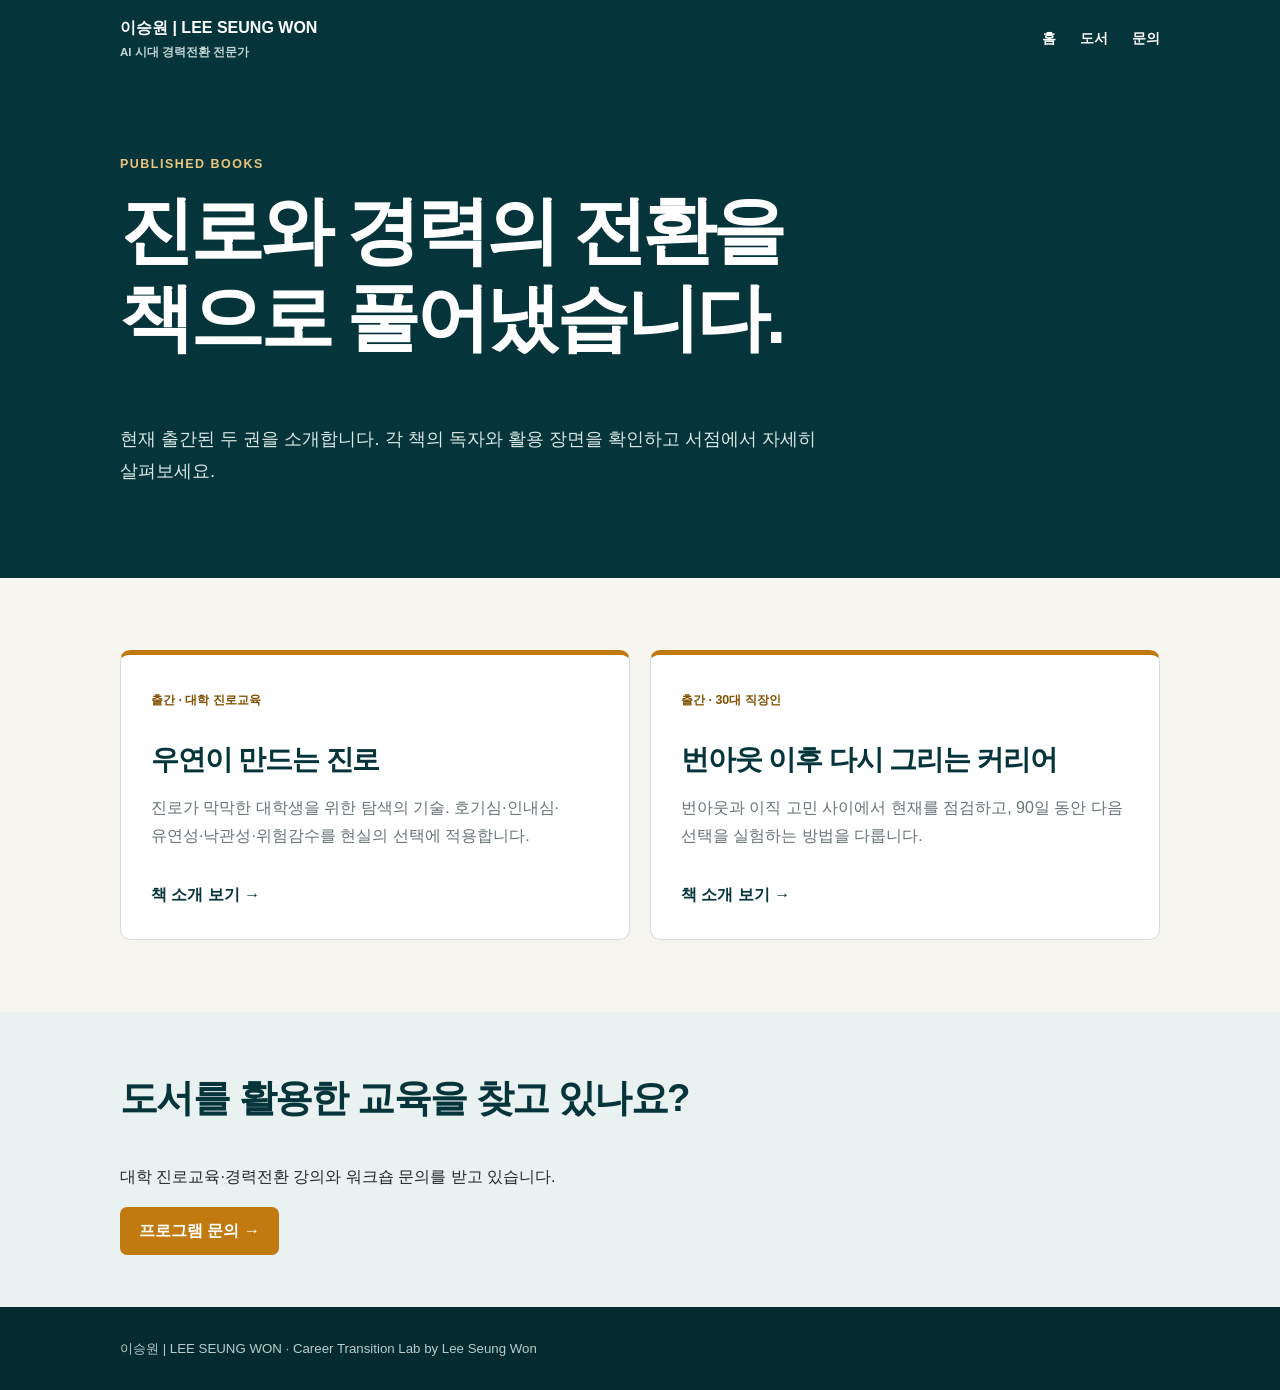
==== books/index.html @ 869bea98 "Add published book pages and purchase links" ====
<!doctype html><html lang="ko"><head><meta charset="utf-8"><meta name="viewport" content="width=device-width,initial-scale=1"><meta name="description" content="이승원의 출간 전자책 두 권. 대학생의 진로 탐색과 번아웃 이후 커리어 재설계를 다룹니다."><link rel="canonical" href="https://lswon01.github.io/books/index.html"><meta property="og:title" content="출간 도서"><meta property="og:description" content="이승원의 출간 전자책 두 권. 대학생의 진로 탐색과 번아웃 이후 커리어 재설계를 다룹니다."><meta property="og:type" content="website"><meta property="og:url" content="https://lswon01.github.io/books/index.html"><title>출간 도서 | 이승원</title><link rel="stylesheet" href="style.css"></head><body><a class="skip" href="#main">본문으로 이동</a><header><div class="wrap nav"><a class="brand" href="../index.html">이승원 | LEE SEUNG WON<small>AI 시대 경력전환 전문가</small></a><div class="navlinks"><a href="../index.html">홈</a><a href="index.html">도서</a><a href="../index.html#contact">문의</a></div></div></header><main id="main"><section class="hero"><div class="wrap"><p class="eyebrow">Published Books</p><h1>진로와 경력의 전환을<br>책으로 풀어냈습니다.</h1><p class="lead">현재 출간된 두 권을 소개합니다. 각 책의 독자와 활용 장면을 확인하고 서점에서 자세히 살펴보세요.</p></div></section><section class="section"><div class="wrap grid"><a class="card" href="serendipity-career.html"><div><span class="tag">출간 · 대학 진로교육</span><h2>우연이 만드는 진로</h2><p>진로가 막막한 대학생을 위한 탐색의 기술. 호기심·인내심·유연성·낙관성·위험감수를 현실의 선택에 적용합니다.</p></div><strong>책 소개 보기 →</strong></a><a class="card" href="career-after-burnout.html"><div><span class="tag">출간 · 30대 직장인</span><h2>번아웃 이후 다시 그리는 커리어</h2><p>번아웃과 이직 고민 사이에서 현재를 점검하고, 90일 동안 다음 선택을 실험하는 방법을 다룹니다.</p></div><strong>책 소개 보기 →</strong></a></div></section><section class="cta"><div class="wrap"><h2>도서를 활용한 교육을 찾고 있나요?</h2><p>대학 진로교육·경력전환 강의와 워크숍 문의를 받고 있습니다.</p><a class="btn" href="../index.html#contact">프로그램 문의 →</a></div></section></main><footer><div class="wrap">이승원 | LEE SEUNG WON · Career Transition Lab by Lee Seung Won</div></footer></body></html>
---- books/style.css ----
:root{--teal:#05353b;--deep:#032b30;--mint:#eaf2f1;--amber:#c07a10;--bg:#f7f5f0;--ink:#20292b;--muted:#687477;--line:#d7dfde}*{box-sizing:border-box}body{margin:0;background:var(--bg);color:var(--ink);font-family:"Pretendard","Noto Sans KR","Malgun Gothic",Arial,sans-serif;line-height:1.75;word-break:keep-all}a{color:inherit;text-decoration:none}.wrap{width:min(1040px,calc(100% - 40px));margin:auto}.skip{position:absolute;left:-9999px}.skip:focus{left:16px;top:16px;z-index:10;background:#fff;padding:10px}header,.hero{background:var(--teal);color:#fff}.nav{min-height:76px;display:flex;justify-content:space-between;align-items:center;gap:20px}.brand{font-weight:900}.brand small{display:block;font-size:.72rem;color:#c4d8d5}.navlinks{display:flex;gap:24px;font-size:.87rem;font-weight:750}.navlinks a:hover,.navlinks a:focus-visible{text-decoration:underline}.hero{padding:78px 0 72px}.eyebrow{color:#edc47c;font-size:.78rem;font-weight:900;letter-spacing:.12em;text-transform:uppercase}h1,h2,h3,p{margin-top:0}h1{max-width:820px;font-size:clamp(2.5rem,6vw,4.6rem);line-height:1.18;letter-spacing:-.055em}h2{color:var(--teal);font-size:clamp(1.65rem,3.2vw,2.4rem);letter-spacing:-.04em}h3{color:var(--teal)}.lead{max-width:760px;color:#d9e7e5;font-size:1.15rem}.section{padding:72px 0}.white{background:#fff}.grid{display:grid;grid-template-columns:repeat(2,1fr);gap:20px}.card{display:flex;flex-direction:column;justify-content:space-between;min-height:290px;background:#fff;border:1px solid var(--line);border-top:5px solid var(--amber);border-radius:10px;padding:30px}.card:hover,.card:focus-visible{border-color:var(--amber);box-shadow:0 8px 24px #032b3014}.tag{color:#815000;font-size:.78rem;font-weight:900}.card h2{margin:22px 0 10px;font-size:1.75rem}.card p{color:var(--muted)}.card strong{color:var(--teal)}.detail{display:grid;grid-template-columns:1.55fr .8fr;gap:40px}.panel{padding:28px;background:var(--mint);border:1px solid #c7d8d5;border-radius:10px}.panel ul,.copy ul{padding-left:1.2em}.panel li,.copy li{margin:8px 0}.btn{display:inline-flex;align-items:center;justify-content:center;min-height:48px;padding:10px 19px;border-radius:7px;background:var(--amber);color:#fff;font-weight:850}.btn:hover,.btn:focus-visible{background:#a9670d}.subtle{color:var(--muted);font-size:.9rem}.breadcrumb{margin-bottom:25px;font-size:.87rem;color:#d9e7e5}.breadcrumb a{text-decoration:underline}.cta{padding:52px 0;background:var(--mint)}footer{padding:30px 0;background:var(--deep);color:#b9cdca;font-size:.83rem}@media(max-width:700px){.nav{align-items:flex-start;padding:18px 0;flex-direction:column}.grid,.detail{grid-template-columns:1fr}.hero{padding:58px 0}.section{padding:56px 0}}
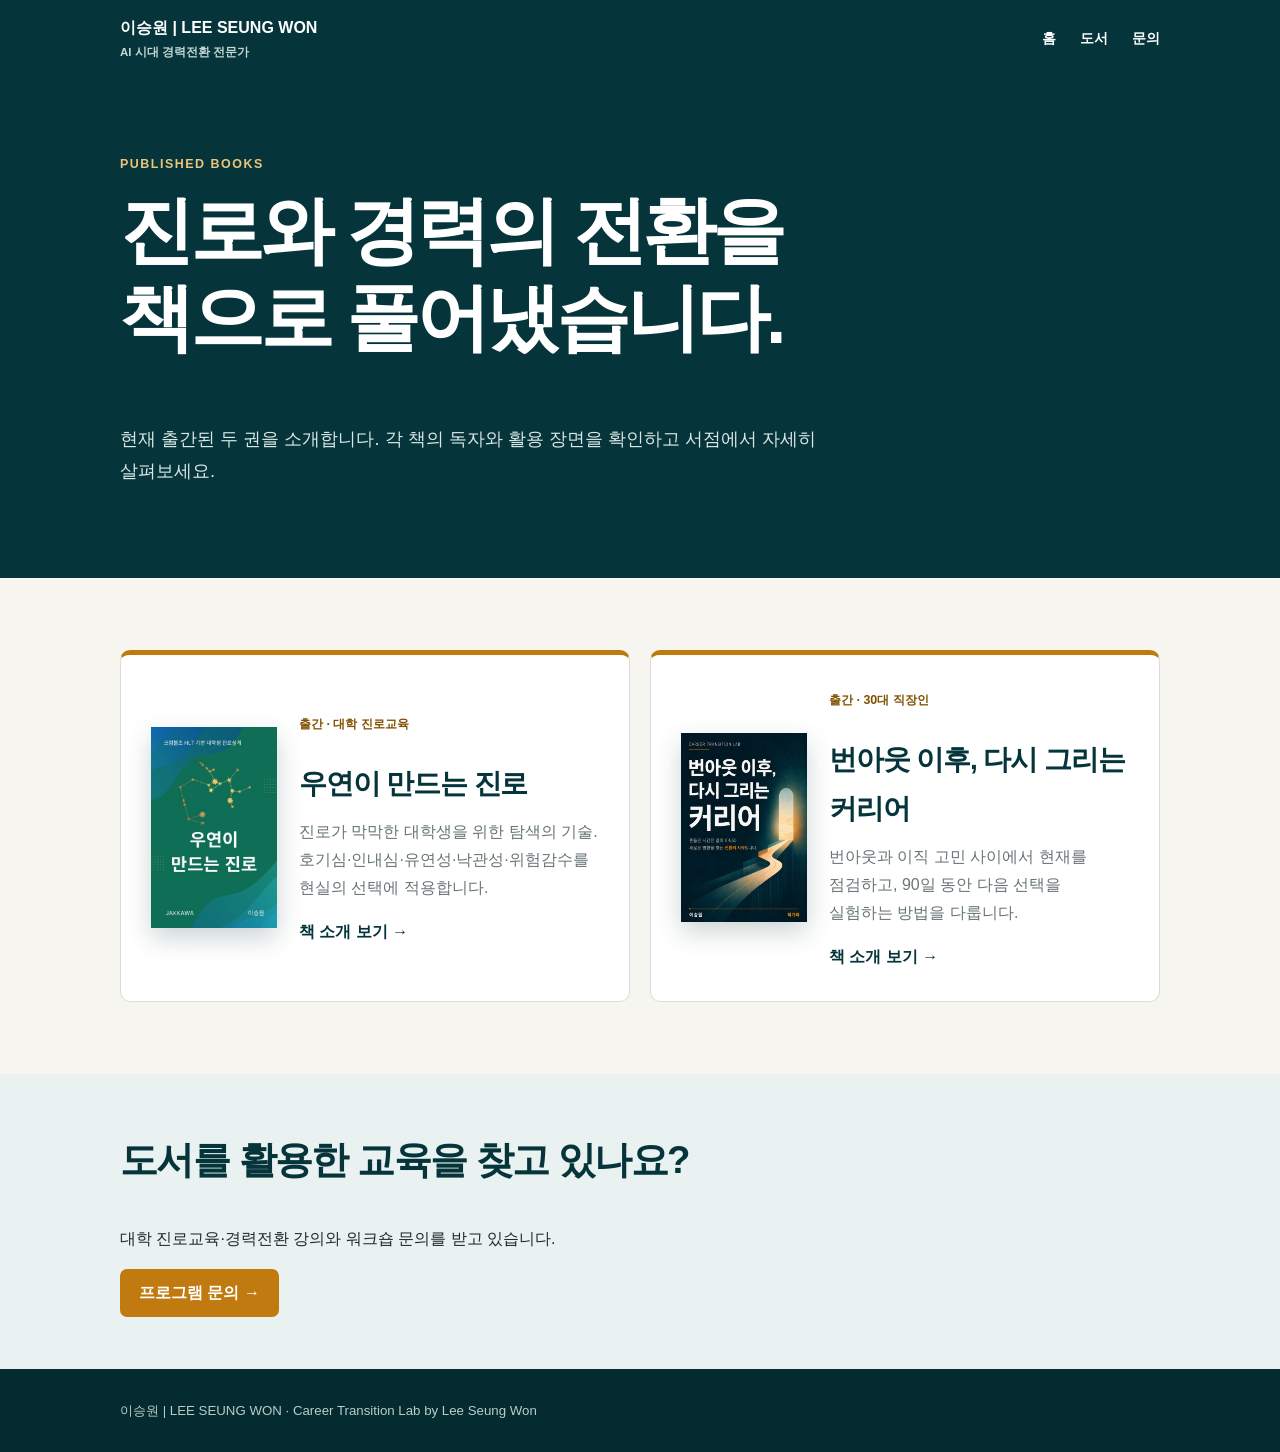
==== commit 7e0a4a74: "Add published book covers to website" ====
--- a/books/index.html
+++ b/books/index.html
@@ -1 +1 @@
-<!doctype html><html lang="ko"><head><meta charset="utf-8"><meta name="viewport" content="width=device-width,initial-scale=1"><meta name="description" content="이승원의 출간 전자책 두 권. 대학생의 진로 탐색과 번아웃 이후 커리어 재설계를 다룹니다."><link rel="canonical" href="https://lswon01.github.io/books/index.html"><meta property="og:title" content="출간 도서"><meta property="og:description" content="이승원의 출간 전자책 두 권. 대학생의 진로 탐색과 번아웃 이후 커리어 재설계를 다룹니다."><meta property="og:type" content="website"><meta property="og:url" content="https://lswon01.github.io/books/index.html"><title>출간 도서 | 이승원</title><link rel="stylesheet" href="style.css"></head><body><a class="skip" href="#main">본문으로 이동</a><header><div class="wrap nav"><a class="brand" href="../index.html">이승원 | LEE SEUNG WON<small>AI 시대 경력전환 전문가</small></a><div class="navlinks"><a href="../index.html">홈</a><a href="index.html">도서</a><a href="../index.html#contact">문의</a></div></div></header><main id="main"><section class="hero"><div class="wrap"><p class="eyebrow">Published Books</p><h1>진로와 경력의 전환을<br>책으로 풀어냈습니다.</h1><p class="lead">현재 출간된 두 권을 소개합니다. 각 책의 독자와 활용 장면을 확인하고 서점에서 자세히 살펴보세요.</p></div></section><section class="section"><div class="wrap grid"><a class="card" href="serendipity-career.html"><div><span class="tag">출간 · 대학 진로교육</span><h2>우연이 만드는 진로</h2><p>진로가 막막한 대학생을 위한 탐색의 기술. 호기심·인내심·유연성·낙관성·위험감수를 현실의 선택에 적용합니다.</p></div><strong>책 소개 보기 →</strong></a><a class="card" href="career-after-burnout.html"><div><span class="tag">출간 · 30대 직장인</span><h2>번아웃 이후 다시 그리는 커리어</h2><p>번아웃과 이직 고민 사이에서 현재를 점검하고, 90일 동안 다음 선택을 실험하는 방법을 다룹니다.</p></div><strong>책 소개 보기 →</strong></a></div></section><section class="cta"><div class="wrap"><h2>도서를 활용한 교육을 찾고 있나요?</h2><p>대학 진로교육·경력전환 강의와 워크숍 문의를 받고 있습니다.</p><a class="btn" href="../index.html#contact">프로그램 문의 →</a></div></section></main><footer><div class="wrap">이승원 | LEE SEUNG WON · Career Transition Lab by Lee Seung Won</div></footer></body></html>+<!doctype html><html lang="ko"><head><meta charset="utf-8"><meta name="viewport" content="width=device-width,initial-scale=1"><meta name="description" content="이승원의 출간 전자책 두 권. 대학생의 진로 탐색과 번아웃 이후 커리어 재설계를 다룹니다."><link rel="canonical" href="https://lswon01.github.io/books/index.html"><meta property="og:title" content="출간 도서"><meta property="og:description" content="이승원의 출간 전자책 두 권. 대학생의 진로 탐색과 번아웃 이후 커리어 재설계를 다룹니다."><meta property="og:type" content="website"><meta property="og:url" content="https://lswon01.github.io/books/index.html"><title>출간 도서 | 이승원</title><link rel="stylesheet" href="style.css"></head><body><a class="skip" href="#main">본문으로 이동</a><header><div class="wrap nav"><a class="brand" href="../index.html">이승원 | LEE SEUNG WON<small>AI 시대 경력전환 전문가</small></a><div class="navlinks"><a href="../index.html">홈</a><a href="index.html">도서</a><a href="../index.html#contact">문의</a></div></div></header><main id="main"><section class="hero"><div class="wrap"><p class="eyebrow">Published Books</p><h1>진로와 경력의 전환을<br>책으로 풀어냈습니다.</h1><p class="lead">현재 출간된 두 권을 소개합니다. 각 책의 독자와 활용 장면을 확인하고 서점에서 자세히 살펴보세요.</p></div></section><section class="section"><div class="wrap grid"><a class="card" href="serendipity-career.html"><img class="cover" src="img/serendipity-career.jpg" alt="《우연이 만드는 진로》 표지" width="370" height="590"><div><span class="tag">출간 · 대학 진로교육</span><h2>우연이 만드는 진로</h2><p>진로가 막막한 대학생을 위한 탐색의 기술. 호기심·인내심·유연성·낙관성·위험감수를 현실의 선택에 적용합니다.</p><strong>책 소개 보기 →</strong></div></a><a class="card" href="career-after-burnout.html"><img class="cover" src="img/career-after-burnout.jpg" alt="《번아웃 이후, 다시 그리는 커리어》 표지" width="480" height="720"><div><span class="tag">출간 · 30대 직장인</span><h2>번아웃 이후, 다시 그리는 커리어</h2><p>번아웃과 이직 고민 사이에서 현재를 점검하고, 90일 동안 다음 선택을 실험하는 방법을 다룹니다.</p><strong>책 소개 보기 →</strong></div></a></div></section><section class="cta"><div class="wrap"><h2>도서를 활용한 교육을 찾고 있나요?</h2><p>대학 진로교육·경력전환 강의와 워크숍 문의를 받고 있습니다.</p><a class="btn" href="../index.html#contact">프로그램 문의 →</a></div></section></main><footer><div class="wrap">이승원 | LEE SEUNG WON · Career Transition Lab by Lee Seung Won</div></footer></body></html>
--- a/books/style.css
+++ b/books/style.css
@@ -1 +1 @@
-:root{--teal:#05353b;--deep:#032b30;--mint:#eaf2f1;--amber:#c07a10;--bg:#f7f5f0;--ink:#20292b;--muted:#687477;--line:#d7dfde}*{box-sizing:border-box}body{margin:0;background:var(--bg);color:var(--ink);font-family:"Pretendard","Noto Sans KR","Malgun Gothic",Arial,sans-serif;line-height:1.75;word-break:keep-all}a{color:inherit;text-decoration:none}.wrap{width:min(1040px,calc(100% - 40px));margin:auto}.skip{position:absolute;left:-9999px}.skip:focus{left:16px;top:16px;z-index:10;background:#fff;padding:10px}header,.hero{background:var(--teal);color:#fff}.nav{min-height:76px;display:flex;justify-content:space-between;align-items:center;gap:20px}.brand{font-weight:900}.brand small{display:block;font-size:.72rem;color:#c4d8d5}.navlinks{display:flex;gap:24px;font-size:.87rem;font-weight:750}.navlinks a:hover,.navlinks a:focus-visible{text-decoration:underline}.hero{padding:78px 0 72px}.eyebrow{color:#edc47c;font-size:.78rem;font-weight:900;letter-spacing:.12em;text-transform:uppercase}h1,h2,h3,p{margin-top:0}h1{max-width:820px;font-size:clamp(2.5rem,6vw,4.6rem);line-height:1.18;letter-spacing:-.055em}h2{color:var(--teal);font-size:clamp(1.65rem,3.2vw,2.4rem);letter-spacing:-.04em}h3{color:var(--teal)}.lead{max-width:760px;color:#d9e7e5;font-size:1.15rem}.section{padding:72px 0}.white{background:#fff}.grid{display:grid;grid-template-columns:repeat(2,1fr);gap:20px}.card{display:flex;flex-direction:column;justify-content:space-between;min-height:290px;background:#fff;border:1px solid var(--line);border-top:5px solid var(--amber);border-radius:10px;padding:30px}.card:hover,.card:focus-visible{border-color:var(--amber);box-shadow:0 8px 24px #032b3014}.tag{color:#815000;font-size:.78rem;font-weight:900}.card h2{margin:22px 0 10px;font-size:1.75rem}.card p{color:var(--muted)}.card strong{color:var(--teal)}.detail{display:grid;grid-template-columns:1.55fr .8fr;gap:40px}.panel{padding:28px;background:var(--mint);border:1px solid #c7d8d5;border-radius:10px}.panel ul,.copy ul{padding-left:1.2em}.panel li,.copy li{margin:8px 0}.btn{display:inline-flex;align-items:center;justify-content:center;min-height:48px;padding:10px 19px;border-radius:7px;background:var(--amber);color:#fff;font-weight:850}.btn:hover,.btn:focus-visible{background:#a9670d}.subtle{color:var(--muted);font-size:.9rem}.breadcrumb{margin-bottom:25px;font-size:.87rem;color:#d9e7e5}.breadcrumb a{text-decoration:underline}.cta{padding:52px 0;background:var(--mint)}footer{padding:30px 0;background:var(--deep);color:#b9cdca;font-size:.83rem}@media(max-width:700px){.nav{align-items:flex-start;padding:18px 0;flex-direction:column}.grid,.detail{grid-template-columns:1fr}.hero{padding:58px 0}.section{padding:56px 0}}+:root{--teal:#05353b;--deep:#032b30;--mint:#eaf2f1;--amber:#c07a10;--bg:#f7f5f0;--ink:#20292b;--muted:#687477;--line:#d7dfde}*{box-sizing:border-box}body{margin:0;background:var(--bg);color:var(--ink);font-family:"Pretendard","Noto Sans KR","Malgun Gothic",Arial,sans-serif;line-height:1.75;word-break:keep-all}a{color:inherit;text-decoration:none}.wrap{width:min(1040px,calc(100% - 40px));margin:auto}.skip{position:absolute;left:-9999px}.skip:focus{left:16px;top:16px;z-index:10;background:#fff;padding:10px}header,.hero{background:var(--teal);color:#fff}.nav{min-height:76px;display:flex;justify-content:space-between;align-items:center;gap:20px}.brand{font-weight:900}.brand small{display:block;font-size:.72rem;color:#c4d8d5}.navlinks{display:flex;gap:24px;font-size:.87rem;font-weight:750}.navlinks a:hover,.navlinks a:focus-visible{text-decoration:underline}.hero{padding:78px 0 72px}.eyebrow{color:#edc47c;font-size:.78rem;font-weight:900;letter-spacing:.12em;text-transform:uppercase}h1,h2,h3,p{margin-top:0}h1{max-width:820px;font-size:clamp(2.5rem,6vw,4.6rem);line-height:1.18;letter-spacing:-.055em}h2{color:var(--teal);font-size:clamp(1.65rem,3.2vw,2.4rem);letter-spacing:-.04em}h3{color:var(--teal)}.lead{max-width:760px;color:#d9e7e5;font-size:1.15rem}.section{padding:72px 0}.white{background:#fff}.grid{display:grid;grid-template-columns:repeat(2,1fr);gap:20px}.card{display:flex;flex-direction:column;justify-content:space-between;min-height:290px;background:#fff;border:1px solid var(--line);border-top:5px solid var(--amber);border-radius:10px;padding:30px}.card:hover,.card:focus-visible{border-color:var(--amber);box-shadow:0 8px 24px #032b3014}.tag{color:#815000;font-size:.78rem;font-weight:900}.card h2{margin:22px 0 10px;font-size:1.75rem}.card p{color:var(--muted)}.card strong{color:var(--teal)}.detail{display:grid;grid-template-columns:1.55fr .8fr;gap:40px}.panel{padding:28px;background:var(--mint);border:1px solid #c7d8d5;border-radius:10px}.panel ul,.copy ul{padding-left:1.2em}.panel li,.copy li{margin:8px 0}.btn{display:inline-flex;align-items:center;justify-content:center;min-height:48px;padding:10px 19px;border-radius:7px;background:var(--amber);color:#fff;font-weight:850}.btn:hover,.btn:focus-visible{background:#a9670d}.subtle{color:var(--muted);font-size:.9rem}.breadcrumb{margin-bottom:25px;font-size:.87rem;color:#d9e7e5}.breadcrumb a{text-decoration:underline}.cta{padding:52px 0;background:var(--mint)}footer{padding:30px 0;background:var(--deep);color:#b9cdca;font-size:.83rem}@media(max-width:700px){.nav{align-items:flex-start;padding:18px 0;flex-direction:column}.grid,.detail{grid-template-columns:1fr}.hero{padding:58px 0}.section{padding:56px 0}}.card{display:grid;grid-template-columns:126px minmax(0,1fr);gap:22px;align-items:center;min-height:250px}.cover{display:block;width:126px;height:auto;box-shadow:0 10px 24px #032b3033}.card strong{display:block;margin-top:16px}.hero-content{display:grid;grid-template-columns:minmax(0,1fr) 180px;gap:44px;align-items:center}.hero-cover{display:block;width:180px;height:auto;box-shadow:0 18px 34px #001a1d80}@media(max-width:700px){.card{grid-template-columns:90px minmax(0,1fr);gap:16px;padding:20px}.cover{width:90px}.card h2{font-size:1.35rem}.hero-content{grid-template-columns:1fr;gap:25px}.hero-cover{width:140px}}
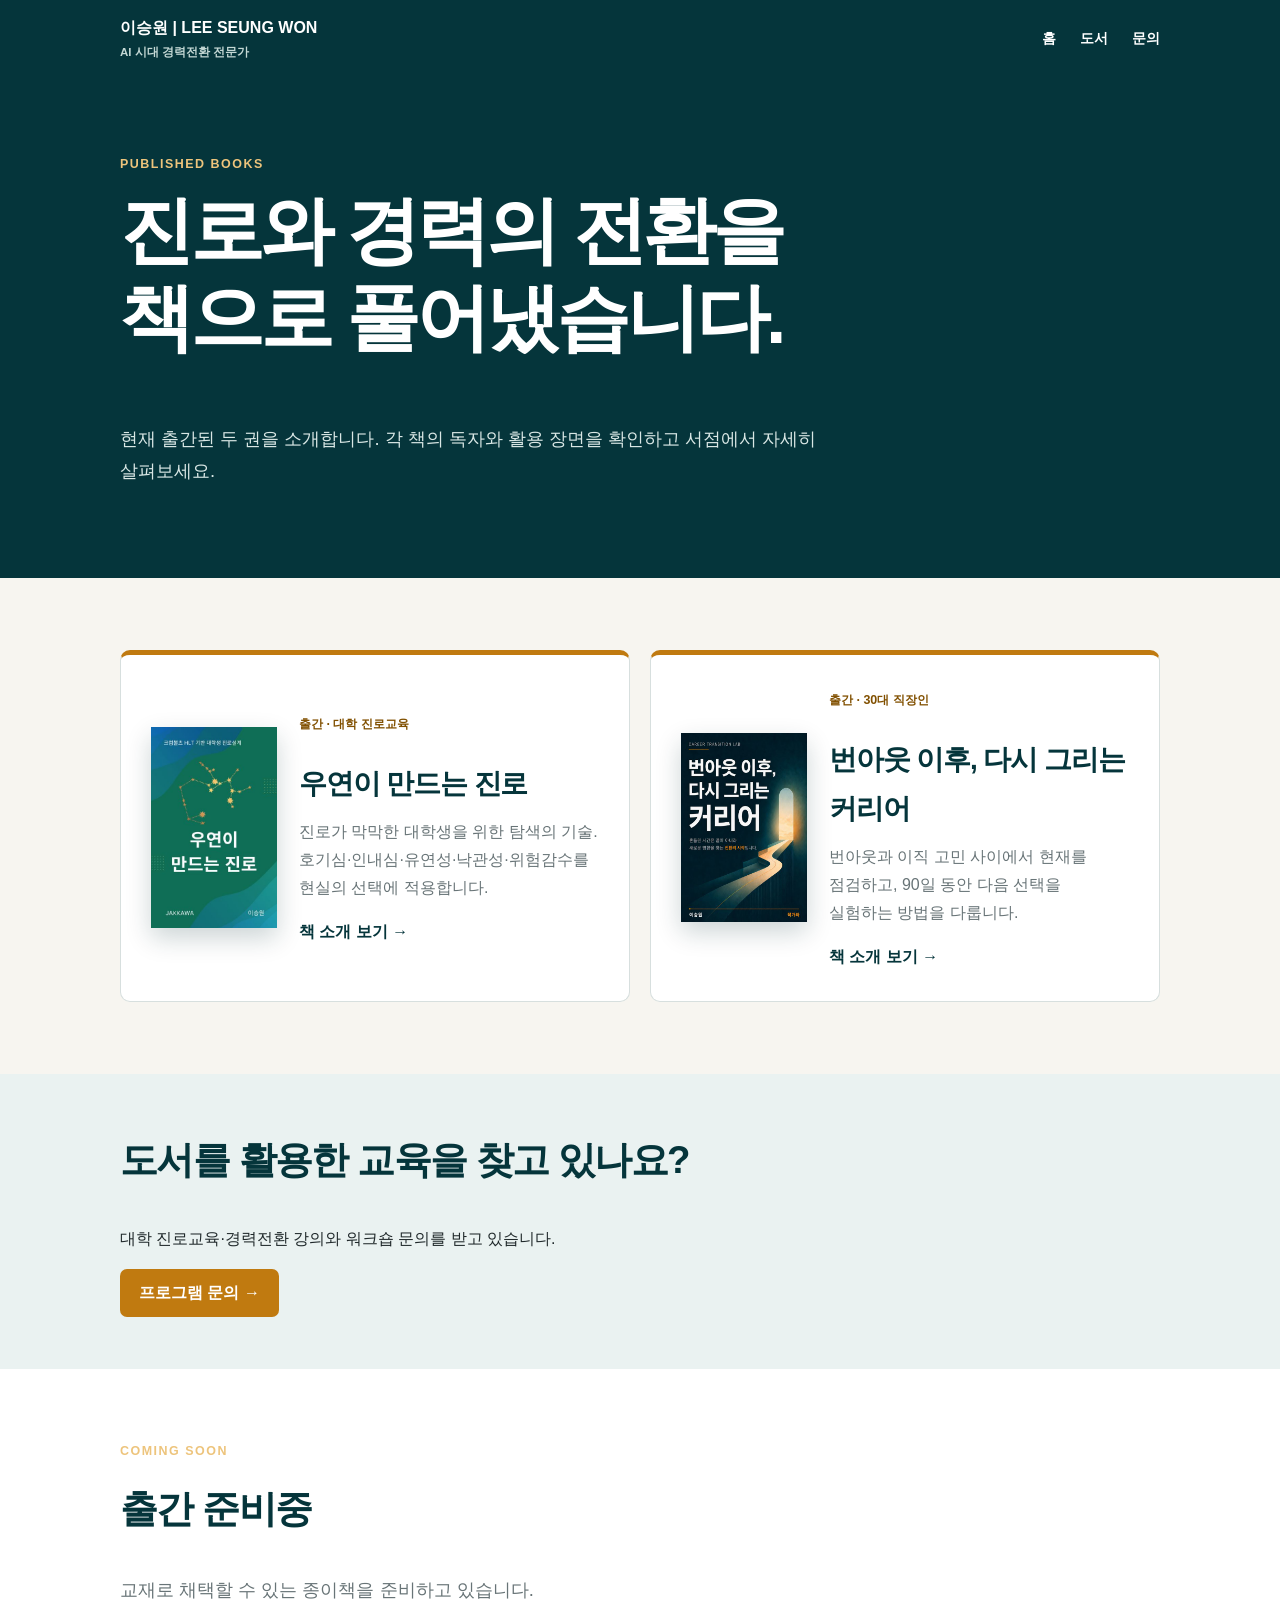
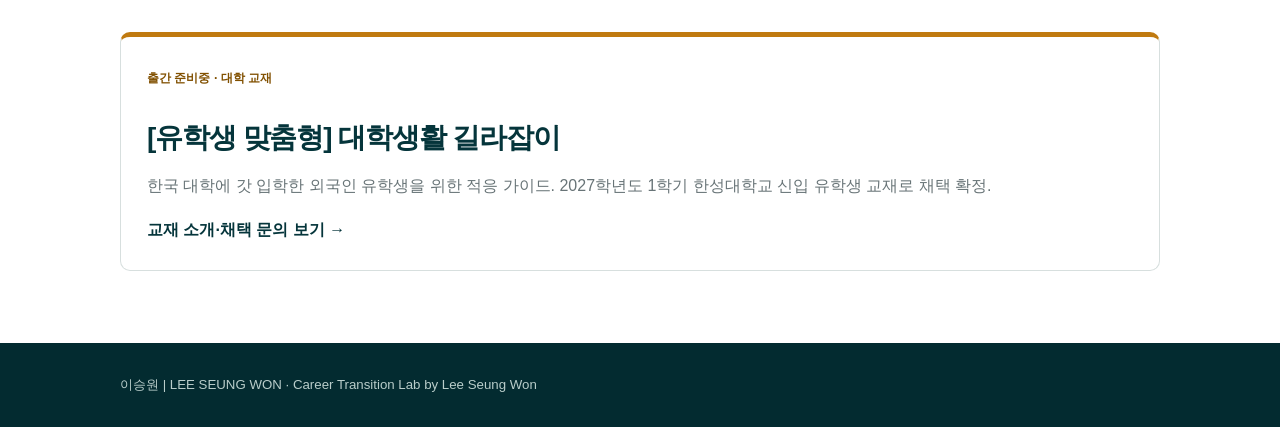
==== commit 0c0ce6b2: "Add international student guide as upcoming textbook Separate "출간 준비중" page for the co-authored (이승원" ====
--- a/books/index.html
+++ b/books/index.html
@@ -1 +1 @@
-<!doctype html><html lang="ko"><head><meta charset="utf-8"><meta name="viewport" content="width=device-width,initial-scale=1"><meta name="description" content="이승원의 출간 전자책 두 권. 대학생의 진로 탐색과 번아웃 이후 커리어 재설계를 다룹니다."><link rel="canonical" href="https://lswon01.github.io/books/index.html"><meta property="og:title" content="출간 도서"><meta property="og:description" content="이승원의 출간 전자책 두 권. 대학생의 진로 탐색과 번아웃 이후 커리어 재설계를 다룹니다."><meta property="og:type" content="website"><meta property="og:url" content="https://lswon01.github.io/books/index.html"><title>출간 도서 | 이승원</title><link rel="stylesheet" href="style.css"></head><body><a class="skip" href="#main">본문으로 이동</a><header><div class="wrap nav"><a class="brand" href="../index.html">이승원 | LEE SEUNG WON<small>AI 시대 경력전환 전문가</small></a><div class="navlinks"><a href="../index.html">홈</a><a href="index.html">도서</a><a href="../index.html#contact">문의</a></div></div></header><main id="main"><section class="hero"><div class="wrap"><p class="eyebrow">Published Books</p><h1>진로와 경력의 전환을<br>책으로 풀어냈습니다.</h1><p class="lead">현재 출간된 두 권을 소개합니다. 각 책의 독자와 활용 장면을 확인하고 서점에서 자세히 살펴보세요.</p></div></section><section class="section"><div class="wrap grid"><a class="card" href="serendipity-career.html"><img class="cover" src="img/serendipity-career.jpg" alt="《우연이 만드는 진로》 표지" width="370" height="590"><div><span class="tag">출간 · 대학 진로교육</span><h2>우연이 만드는 진로</h2><p>진로가 막막한 대학생을 위한 탐색의 기술. 호기심·인내심·유연성·낙관성·위험감수를 현실의 선택에 적용합니다.</p><strong>책 소개 보기 →</strong></div></a><a class="card" href="career-after-burnout.html"><img class="cover" src="img/career-after-burnout.jpg" alt="《번아웃 이후, 다시 그리는 커리어》 표지" width="480" height="720"><div><span class="tag">출간 · 30대 직장인</span><h2>번아웃 이후, 다시 그리는 커리어</h2><p>번아웃과 이직 고민 사이에서 현재를 점검하고, 90일 동안 다음 선택을 실험하는 방법을 다룹니다.</p><strong>책 소개 보기 →</strong></div></a></div></section><section class="cta"><div class="wrap"><h2>도서를 활용한 교육을 찾고 있나요?</h2><p>대학 진로교육·경력전환 강의와 워크숍 문의를 받고 있습니다.</p><a class="btn" href="../index.html#contact">프로그램 문의 →</a></div></section></main><footer><div class="wrap">이승원 | LEE SEUNG WON · Career Transition Lab by Lee Seung Won</div></footer></body></html>+<!doctype html><html lang="ko"><head><meta charset="utf-8"><meta name="viewport" content="width=device-width,initial-scale=1"><meta name="description" content="이승원의 출간 전자책 두 권. 대학생의 진로 탐색과 번아웃 이후 커리어 재설계를 다룹니다."><link rel="canonical" href="https://lswon01.github.io/books/index.html"><meta property="og:title" content="출간 도서"><meta property="og:description" content="이승원의 출간 전자책 두 권. 대학생의 진로 탐색과 번아웃 이후 커리어 재설계를 다룹니다."><meta property="og:type" content="website"><meta property="og:url" content="https://lswon01.github.io/books/index.html"><title>출간 도서 | 이승원</title><link rel="stylesheet" href="style.css"></head><body><a class="skip" href="#main">본문으로 이동</a><header><div class="wrap nav"><a class="brand" href="../index.html">이승원 | LEE SEUNG WON<small>AI 시대 경력전환 전문가</small></a><div class="navlinks"><a href="../index.html">홈</a><a href="index.html">도서</a><a href="../index.html#contact">문의</a></div></div></header><main id="main"><section class="hero"><div class="wrap"><p class="eyebrow">Published Books</p><h1>진로와 경력의 전환을<br>책으로 풀어냈습니다.</h1><p class="lead">현재 출간된 두 권을 소개합니다. 각 책의 독자와 활용 장면을 확인하고 서점에서 자세히 살펴보세요.</p></div></section><section class="section"><div class="wrap grid"><a class="card" href="serendipity-career.html"><img class="cover" src="img/serendipity-career.jpg" alt="《우연이 만드는 진로》 표지" width="370" height="590"><div><span class="tag">출간 · 대학 진로교육</span><h2>우연이 만드는 진로</h2><p>진로가 막막한 대학생을 위한 탐색의 기술. 호기심·인내심·유연성·낙관성·위험감수를 현실의 선택에 적용합니다.</p><strong>책 소개 보기 →</strong></div></a><a class="card" href="career-after-burnout.html"><img class="cover" src="img/career-after-burnout.jpg" alt="《번아웃 이후, 다시 그리는 커리어》 표지" width="480" height="720"><div><span class="tag">출간 · 30대 직장인</span><h2>번아웃 이후, 다시 그리는 커리어</h2><p>번아웃과 이직 고민 사이에서 현재를 점검하고, 90일 동안 다음 선택을 실험하는 방법을 다룹니다.</p><strong>책 소개 보기 →</strong></div></a></div></section><section class="cta"><div class="wrap"><h2>도서를 활용한 교육을 찾고 있나요?</h2><p>대학 진로교육·경력전환 강의와 워크숍 문의를 받고 있습니다.</p><a class="btn" href="../index.html#contact">프로그램 문의 →</a></div></section><section class="section white"><div class="wrap"><p class="eyebrow">Coming Soon</p><h2>출간 준비중</h2><p class="lead" style="color:var(--muted);margin-bottom:26px">교재로 채택할 수 있는 종이책을 준비하고 있습니다.</p><a class="card card-plain" href="international-student-guide.html" style="display:block"><span class="tag">출간 준비중 · 대학 교재</span><h2>[유학생 맞춤형] 대학생활 길라잡이</h2><p>한국 대학에 갓 입학한 외국인 유학생을 위한 적응 가이드. 2027학년도 1학기 한성대학교 신입 유학생 교재로 채택 확정.</p><strong>교재 소개·채택 문의 보기 →</strong></a></div></section></main><footer><div class="wrap">이승원 | LEE SEUNG WON · Career Transition Lab by Lee Seung Won</div></footer></body></html>
--- a/books/style.css
+++ b/books/style.css
@@ -1 +1 @@
-:root{--teal:#05353b;--deep:#032b30;--mint:#eaf2f1;--amber:#c07a10;--bg:#f7f5f0;--ink:#20292b;--muted:#687477;--line:#d7dfde}*{box-sizing:border-box}body{margin:0;background:var(--bg);color:var(--ink);font-family:"Pretendard","Noto Sans KR","Malgun Gothic",Arial,sans-serif;line-height:1.75;word-break:keep-all}a{color:inherit;text-decoration:none}.wrap{width:min(1040px,calc(100% - 40px));margin:auto}.skip{position:absolute;left:-9999px}.skip:focus{left:16px;top:16px;z-index:10;background:#fff;padding:10px}header,.hero{background:var(--teal);color:#fff}.nav{min-height:76px;display:flex;justify-content:space-between;align-items:center;gap:20px}.brand{font-weight:900}.brand small{display:block;font-size:.72rem;color:#c4d8d5}.navlinks{display:flex;gap:24px;font-size:.87rem;font-weight:750}.navlinks a:hover,.navlinks a:focus-visible{text-decoration:underline}.hero{padding:78px 0 72px}.eyebrow{color:#edc47c;font-size:.78rem;font-weight:900;letter-spacing:.12em;text-transform:uppercase}h1,h2,h3,p{margin-top:0}h1{max-width:820px;font-size:clamp(2.5rem,6vw,4.6rem);line-height:1.18;letter-spacing:-.055em}h2{color:var(--teal);font-size:clamp(1.65rem,3.2vw,2.4rem);letter-spacing:-.04em}h3{color:var(--teal)}.lead{max-width:760px;color:#d9e7e5;font-size:1.15rem}.section{padding:72px 0}.white{background:#fff}.grid{display:grid;grid-template-columns:repeat(2,1fr);gap:20px}.card{display:flex;flex-direction:column;justify-content:space-between;min-height:290px;background:#fff;border:1px solid var(--line);border-top:5px solid var(--amber);border-radius:10px;padding:30px}.card:hover,.card:focus-visible{border-color:var(--amber);box-shadow:0 8px 24px #032b3014}.tag{color:#815000;font-size:.78rem;font-weight:900}.card h2{margin:22px 0 10px;font-size:1.75rem}.card p{color:var(--muted)}.card strong{color:var(--teal)}.detail{display:grid;grid-template-columns:1.55fr .8fr;gap:40px}.panel{padding:28px;background:var(--mint);border:1px solid #c7d8d5;border-radius:10px}.panel ul,.copy ul{padding-left:1.2em}.panel li,.copy li{margin:8px 0}.btn{display:inline-flex;align-items:center;justify-content:center;min-height:48px;padding:10px 19px;border-radius:7px;background:var(--amber);color:#fff;font-weight:850}.btn:hover,.btn:focus-visible{background:#a9670d}.subtle{color:var(--muted);font-size:.9rem}.breadcrumb{margin-bottom:25px;font-size:.87rem;color:#d9e7e5}.breadcrumb a{text-decoration:underline}.cta{padding:52px 0;background:var(--mint)}footer{padding:30px 0;background:var(--deep);color:#b9cdca;font-size:.83rem}@media(max-width:700px){.nav{align-items:flex-start;padding:18px 0;flex-direction:column}.grid,.detail{grid-template-columns:1fr}.hero{padding:58px 0}.section{padding:56px 0}}.card{display:grid;grid-template-columns:126px minmax(0,1fr);gap:22px;align-items:center;min-height:250px}.cover{display:block;width:126px;height:auto;box-shadow:0 10px 24px #032b3033}.card strong{display:block;margin-top:16px}.hero-content{display:grid;grid-template-columns:minmax(0,1fr) 180px;gap:44px;align-items:center}.hero-cover{display:block;width:180px;height:auto;box-shadow:0 18px 34px #001a1d80}@media(max-width:700px){.card{grid-template-columns:90px minmax(0,1fr);gap:16px;padding:20px}.cover{width:90px}.card h2{font-size:1.35rem}.hero-content{grid-template-columns:1fr;gap:25px}.hero-cover{width:140px}}+:root{--teal:#05353b;--deep:#032b30;--mint:#eaf2f1;--amber:#c07a10;--bg:#f7f5f0;--ink:#20292b;--muted:#687477;--line:#d7dfde}*{box-sizing:border-box}body{margin:0;background:var(--bg);color:var(--ink);font-family:"Pretendard","Noto Sans KR","Malgun Gothic",Arial,sans-serif;line-height:1.75;word-break:keep-all}a{color:inherit;text-decoration:none}.wrap{width:min(1040px,calc(100% - 40px));margin:auto}.skip{position:absolute;left:-9999px}.skip:focus{left:16px;top:16px;z-index:10;background:#fff;padding:10px}header,.hero{background:var(--teal);color:#fff}.nav{min-height:76px;display:flex;justify-content:space-between;align-items:center;gap:20px}.brand{font-weight:900}.brand small{display:block;font-size:.72rem;color:#c4d8d5}.navlinks{display:flex;gap:24px;font-size:.87rem;font-weight:750}.navlinks a:hover,.navlinks a:focus-visible{text-decoration:underline}.hero{padding:78px 0 72px}.eyebrow{color:#edc47c;font-size:.78rem;font-weight:900;letter-spacing:.12em;text-transform:uppercase}h1,h2,h3,p{margin-top:0}h1{max-width:820px;font-size:clamp(2.5rem,6vw,4.6rem);line-height:1.18;letter-spacing:-.055em}h2{color:var(--teal);font-size:clamp(1.65rem,3.2vw,2.4rem);letter-spacing:-.04em}h3{color:var(--teal)}.lead{max-width:760px;color:#d9e7e5;font-size:1.15rem}.section{padding:72px 0}.white{background:#fff}.grid{display:grid;grid-template-columns:repeat(2,1fr);gap:20px}.card{display:flex;flex-direction:column;justify-content:space-between;min-height:290px;background:#fff;border:1px solid var(--line);border-top:5px solid var(--amber);border-radius:10px;padding:30px}.card:hover,.card:focus-visible{border-color:var(--amber);box-shadow:0 8px 24px #032b3014}.tag{color:#815000;font-size:.78rem;font-weight:900}.card h2{margin:22px 0 10px;font-size:1.75rem}.card p{color:var(--muted)}.card strong{color:var(--teal)}.detail{display:grid;grid-template-columns:1.55fr .8fr;gap:40px}.panel{padding:28px;background:var(--mint);border:1px solid #c7d8d5;border-radius:10px}.panel ul,.copy ul{padding-left:1.2em}.panel li,.copy li{margin:8px 0}.btn{display:inline-flex;align-items:center;justify-content:center;min-height:48px;padding:10px 19px;border-radius:7px;background:var(--amber);color:#fff;font-weight:850}.btn:hover,.btn:focus-visible{background:#a9670d}.subtle{color:var(--muted);font-size:.9rem}.breadcrumb{margin-bottom:25px;font-size:.87rem;color:#d9e7e5}.breadcrumb a{text-decoration:underline}.cta{padding:52px 0;background:var(--mint)}footer{padding:30px 0;background:var(--deep);color:#b9cdca;font-size:.83rem}@media(max-width:700px){.nav{align-items:flex-start;padding:18px 0;flex-direction:column}.grid,.detail{grid-template-columns:1fr}.hero{padding:58px 0}.section{padding:56px 0}}.card{display:grid;grid-template-columns:126px minmax(0,1fr);gap:22px;align-items:center;min-height:250px}.cover{display:block;width:126px;height:auto;box-shadow:0 10px 24px #032b3033}.card strong{display:block;margin-top:16px}.hero-content{display:grid;grid-template-columns:minmax(0,1fr) 180px;gap:44px;align-items:center}.hero-cover{display:block;width:180px;height:auto;box-shadow:0 18px 34px #001a1d80}@media(max-width:700px){.card{grid-template-columns:90px minmax(0,1fr);gap:16px;padding:20px}.cover{width:90px}.card h2{font-size:1.35rem}.hero-content{grid-template-columns:1fr;gap:25px}.hero-cover{width:140px}}.slides{display:grid;gap:10px;margin-top:26px}.slide-row{display:flex;align-items:center;justify-content:space-between;gap:16px;padding:18px 22px;background:var(--mint);border:1px solid #c7d8d5;border-radius:8px;font-weight:800;color:var(--teal)}.slide-row:hover,.slide-row:focus-visible{border-color:var(--amber);box-shadow:0 8px 24px #032b3014}.slide-row .chnum{color:var(--amber);font-size:.72rem;font-weight:900;letter-spacing:.08em;margin-right:14px}.slide-row .dl{color:var(--amber);font-weight:900;font-size:.85rem;white-space:nowrap}@media(max-width:700px){.slide-row{flex-direction:column;align-items:flex-start;gap:8px}}.grid3{display:grid;grid-template-columns:repeat(3,1fr);gap:18px}.card.card-plain{display:block;min-height:auto;padding:26px}@media(max-width:700px){.grid3{grid-template-columns:1fr}}
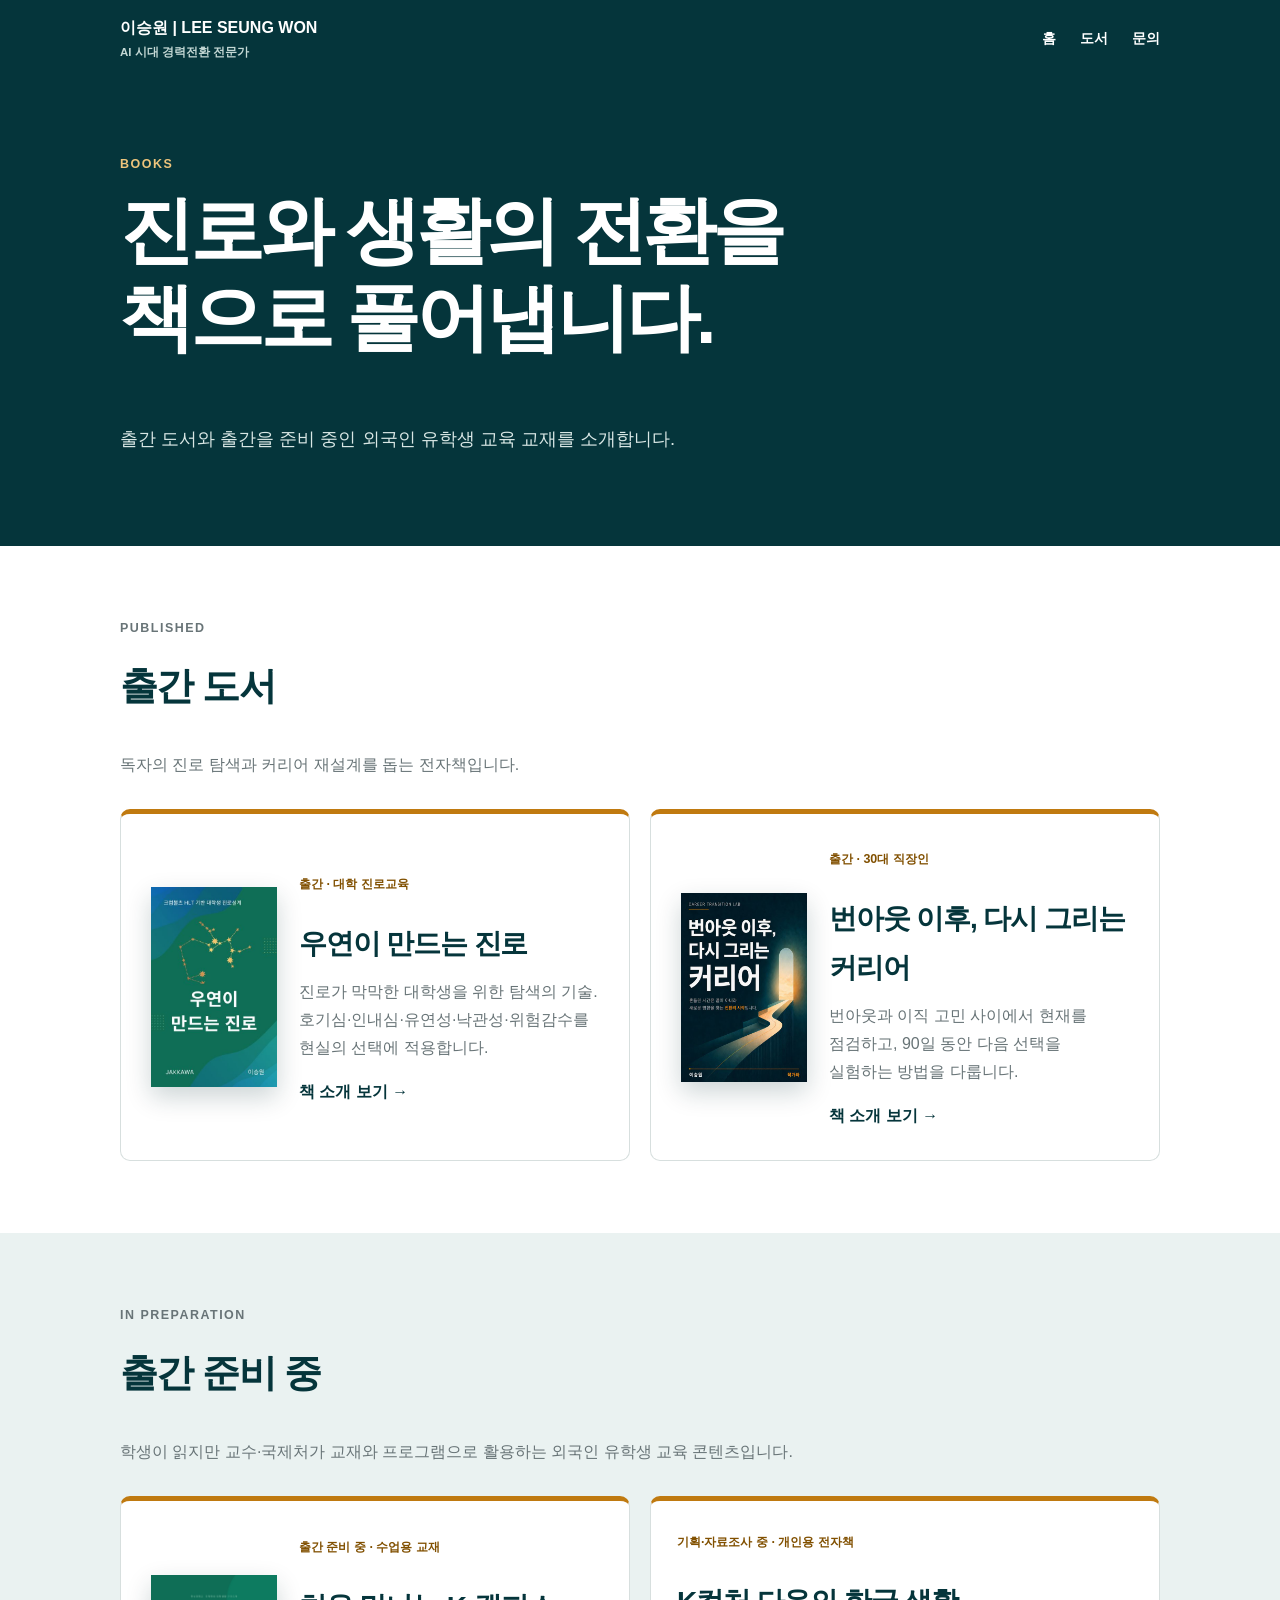
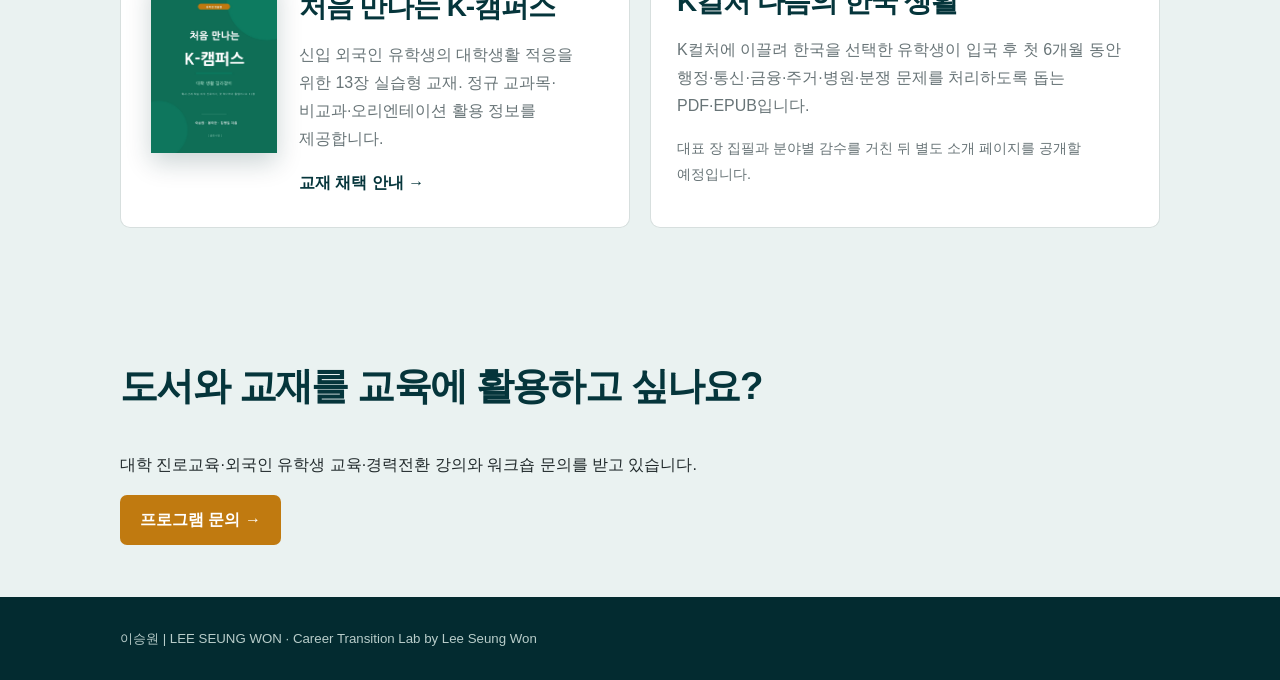
==== commit e19ac5ed: "Add two new Insights and international student guide details - Insights: "AI가 초안을 쓰는 시대, 경력자는 검증자 자리" ====
--- a/books/index.html
+++ b/books/index.html
@@ -1 +1,44 @@
-<!doctype html><html lang="ko"><head><meta charset="utf-8"><meta name="viewport" content="width=device-width,initial-scale=1"><meta name="description" content="이승원의 출간 전자책 두 권. 대학생의 진로 탐색과 번아웃 이후 커리어 재설계를 다룹니다."><link rel="canonical" href="https://lswon01.github.io/books/index.html"><meta property="og:title" content="출간 도서"><meta property="og:description" content="이승원의 출간 전자책 두 권. 대학생의 진로 탐색과 번아웃 이후 커리어 재설계를 다룹니다."><meta property="og:type" content="website"><meta property="og:url" content="https://lswon01.github.io/books/index.html"><title>출간 도서 | 이승원</title><link rel="stylesheet" href="style.css"></head><body><a class="skip" href="#main">본문으로 이동</a><header><div class="wrap nav"><a class="brand" href="../index.html">이승원 | LEE SEUNG WON<small>AI 시대 경력전환 전문가</small></a><div class="navlinks"><a href="../index.html">홈</a><a href="index.html">도서</a><a href="../index.html#contact">문의</a></div></div></header><main id="main"><section class="hero"><div class="wrap"><p class="eyebrow">Published Books</p><h1>진로와 경력의 전환을<br>책으로 풀어냈습니다.</h1><p class="lead">현재 출간된 두 권을 소개합니다. 각 책의 독자와 활용 장면을 확인하고 서점에서 자세히 살펴보세요.</p></div></section><section class="section"><div class="wrap grid"><a class="card" href="serendipity-career.html"><img class="cover" src="img/serendipity-career.jpg" alt="《우연이 만드는 진로》 표지" width="370" height="590"><div><span class="tag">출간 · 대학 진로교육</span><h2>우연이 만드는 진로</h2><p>진로가 막막한 대학생을 위한 탐색의 기술. 호기심·인내심·유연성·낙관성·위험감수를 현실의 선택에 적용합니다.</p><strong>책 소개 보기 →</strong></div></a><a class="card" href="career-after-burnout.html"><img class="cover" src="img/career-after-burnout.jpg" alt="《번아웃 이후, 다시 그리는 커리어》 표지" width="480" height="720"><div><span class="tag">출간 · 30대 직장인</span><h2>번아웃 이후, 다시 그리는 커리어</h2><p>번아웃과 이직 고민 사이에서 현재를 점검하고, 90일 동안 다음 선택을 실험하는 방법을 다룹니다.</p><strong>책 소개 보기 →</strong></div></a></div></section><section class="cta"><div class="wrap"><h2>도서를 활용한 교육을 찾고 있나요?</h2><p>대학 진로교육·경력전환 강의와 워크숍 문의를 받고 있습니다.</p><a class="btn" href="../index.html#contact">프로그램 문의 →</a></div></section><section class="section white"><div class="wrap"><p class="eyebrow">Coming Soon</p><h2>출간 준비중</h2><p class="lead" style="color:var(--muted);margin-bottom:26px">교재로 채택할 수 있는 종이책을 준비하고 있습니다.</p><a class="card card-plain" href="international-student-guide.html" style="display:block"><span class="tag">출간 준비중 · 대학 교재</span><h2>[유학생 맞춤형] 대학생활 길라잡이</h2><p>한국 대학에 갓 입학한 외국인 유학생을 위한 적응 가이드. 2027학년도 1학기 한성대학교 신입 유학생 교재로 채택 확정.</p><strong>교재 소개·채택 문의 보기 →</strong></a></div></section></main><footer><div class="wrap">이승원 | LEE SEUNG WON · Career Transition Lab by Lee Seung Won</div></footer></body></html>+<!doctype html>
+<html lang="ko">
+<head>
+  <meta charset="utf-8">
+  <meta name="viewport" content="width=device-width,initial-scale=1">
+  <meta name="description" content="이승원의 출간 도서와 출간을 준비 중인 외국인 유학생 교육 교재를 소개합니다.">
+  <link rel="canonical" href="https://lswon01.github.io/books/index.html">
+  <meta property="og:title" content="도서 | 이승원">
+  <meta property="og:description" content="진로·경력전환 도서와 외국인 유학생 교육 교재를 확인하세요.">
+  <meta property="og:type" content="website">
+  <meta property="og:url" content="https://lswon01.github.io/books/index.html">
+  <title>도서 | 이승원</title>
+  <link rel="stylesheet" href="style.css">
+</head>
+<body>
+  <a class="skip" href="#main">본문으로 이동</a>
+  <header><div class="wrap nav">
+    <a class="brand" href="../index.html">이승원 | LEE SEUNG WON<small>AI 시대 경력전환 전문가</small></a>
+    <div class="navlinks"><a href="../index.html">홈</a><a href="index.html">도서</a><a href="../index.html#contact">문의</a></div>
+  </div></header>
+  <main id="main">
+    <section class="hero"><div class="wrap"><p class="eyebrow">Books</p><h1>진로와 생활의 전환을<br>책으로 풀어냅니다.</h1><p class="lead">출간 도서와 출간을 준비 중인 외국인 유학생 교육 교재를 소개합니다.</p></div></section>
+
+    <section class="section white"><div class="wrap">
+      <div class="section-head"><p class="eyebrow">Published</p><h2>출간 도서</h2><p>독자의 진로 탐색과 커리어 재설계를 돕는 전자책입니다.</p></div>
+      <div class="grid">
+        <a class="card" href="serendipity-career.html"><img class="cover" src="img/serendipity-career.jpg" alt="《우연이 만드는 진로》 표지" width="370" height="590"><div><span class="tag">출간 · 대학 진로교육</span><h2>우연이 만드는 진로</h2><p>진로가 막막한 대학생을 위한 탐색의 기술. 호기심·인내심·유연성·낙관성·위험감수를 현실의 선택에 적용합니다.</p><strong>책 소개 보기 →</strong></div></a>
+        <a class="card" href="career-after-burnout.html"><img class="cover" src="img/career-after-burnout.jpg" alt="《번아웃 이후, 다시 그리는 커리어》 표지" width="480" height="720"><div><span class="tag">출간 · 30대 직장인</span><h2>번아웃 이후, 다시 그리는 커리어</h2><p>번아웃과 이직 고민 사이에서 현재를 점검하고, 90일 동안 다음 선택을 실험하는 방법을 다룹니다.</p><strong>책 소개 보기 →</strong></div></a>
+      </div>
+    </div></section>
+
+    <section class="section forthcoming-section"><div class="wrap">
+      <div class="section-head"><p class="eyebrow">In Preparation</p><h2>출간 준비 중</h2><p>학생이 읽지만 교수·국제처가 교재와 프로그램으로 활용하는 외국인 유학생 교육 콘텐츠입니다.</p></div>
+      <div class="grid">
+        <a class="card" href="international-student-guide.html"><img class="cover" src="img/k-campus-guide.jpg" alt="《처음 만나는 K-캠퍼스》 표지" width="500" height="707"><div><span class="tag">출간 준비 중 · 수업용 교재</span><h2>처음 만나는 K-캠퍼스</h2><p>신입 외국인 유학생의 대학생활 적응을 위한 13장 실습형 교재. 정규 교과목·비교과·오리엔테이션 활용 정보를 제공합니다.</p><strong>교재 채택 안내 →</strong></div></a>
+        <article class="card card-plain"><span class="tag">기획·자료조사 중 · 개인용 전자책</span><h2>K컬처 다음의 한국 생활</h2><p>K컬처에 이끌려 한국을 선택한 유학생이 입국 후 첫 6개월 동안 행정·통신·금융·주거·병원·분쟁 문제를 처리하도록 돕는 PDF·EPUB입니다.</p><p class="subtle">대표 장 집필과 분야별 감수를 거친 뒤 별도 소개 페이지를 공개할 예정입니다.</p></article>
+      </div>
+    </div></section>
+
+    <section class="cta"><div class="wrap"><h2>도서와 교재를 교육에 활용하고 싶나요?</h2><p>대학 진로교육·외국인 유학생 교육·경력전환 강의와 워크숍 문의를 받고 있습니다.</p><a class="btn" href="../index.html#contact">프로그램 문의 →</a></div></section>
+  </main>
+  <footer><div class="wrap">이승원 | LEE SEUNG WON · Career Transition Lab by Lee Seung Won</div></footer>
+</body>
+</html>
--- a/books/style.css
+++ b/books/style.css
@@ -1 +1,3 @@
-:root{--teal:#05353b;--deep:#032b30;--mint:#eaf2f1;--amber:#c07a10;--bg:#f7f5f0;--ink:#20292b;--muted:#687477;--line:#d7dfde}*{box-sizing:border-box}body{margin:0;background:var(--bg);color:var(--ink);font-family:"Pretendard","Noto Sans KR","Malgun Gothic",Arial,sans-serif;line-height:1.75;word-break:keep-all}a{color:inherit;text-decoration:none}.wrap{width:min(1040px,calc(100% - 40px));margin:auto}.skip{position:absolute;left:-9999px}.skip:focus{left:16px;top:16px;z-index:10;background:#fff;padding:10px}header,.hero{background:var(--teal);color:#fff}.nav{min-height:76px;display:flex;justify-content:space-between;align-items:center;gap:20px}.brand{font-weight:900}.brand small{display:block;font-size:.72rem;color:#c4d8d5}.navlinks{display:flex;gap:24px;font-size:.87rem;font-weight:750}.navlinks a:hover,.navlinks a:focus-visible{text-decoration:underline}.hero{padding:78px 0 72px}.eyebrow{color:#edc47c;font-size:.78rem;font-weight:900;letter-spacing:.12em;text-transform:uppercase}h1,h2,h3,p{margin-top:0}h1{max-width:820px;font-size:clamp(2.5rem,6vw,4.6rem);line-height:1.18;letter-spacing:-.055em}h2{color:var(--teal);font-size:clamp(1.65rem,3.2vw,2.4rem);letter-spacing:-.04em}h3{color:var(--teal)}.lead{max-width:760px;color:#d9e7e5;font-size:1.15rem}.section{padding:72px 0}.white{background:#fff}.grid{display:grid;grid-template-columns:repeat(2,1fr);gap:20px}.card{display:flex;flex-direction:column;justify-content:space-between;min-height:290px;background:#fff;border:1px solid var(--line);border-top:5px solid var(--amber);border-radius:10px;padding:30px}.card:hover,.card:focus-visible{border-color:var(--amber);box-shadow:0 8px 24px #032b3014}.tag{color:#815000;font-size:.78rem;font-weight:900}.card h2{margin:22px 0 10px;font-size:1.75rem}.card p{color:var(--muted)}.card strong{color:var(--teal)}.detail{display:grid;grid-template-columns:1.55fr .8fr;gap:40px}.panel{padding:28px;background:var(--mint);border:1px solid #c7d8d5;border-radius:10px}.panel ul,.copy ul{padding-left:1.2em}.panel li,.copy li{margin:8px 0}.btn{display:inline-flex;align-items:center;justify-content:center;min-height:48px;padding:10px 19px;border-radius:7px;background:var(--amber);color:#fff;font-weight:850}.btn:hover,.btn:focus-visible{background:#a9670d}.subtle{color:var(--muted);font-size:.9rem}.breadcrumb{margin-bottom:25px;font-size:.87rem;color:#d9e7e5}.breadcrumb a{text-decoration:underline}.cta{padding:52px 0;background:var(--mint)}footer{padding:30px 0;background:var(--deep);color:#b9cdca;font-size:.83rem}@media(max-width:700px){.nav{align-items:flex-start;padding:18px 0;flex-direction:column}.grid,.detail{grid-template-columns:1fr}.hero{padding:58px 0}.section{padding:56px 0}}.card{display:grid;grid-template-columns:126px minmax(0,1fr);gap:22px;align-items:center;min-height:250px}.cover{display:block;width:126px;height:auto;box-shadow:0 10px 24px #032b3033}.card strong{display:block;margin-top:16px}.hero-content{display:grid;grid-template-columns:minmax(0,1fr) 180px;gap:44px;align-items:center}.hero-cover{display:block;width:180px;height:auto;box-shadow:0 18px 34px #001a1d80}@media(max-width:700px){.card{grid-template-columns:90px minmax(0,1fr);gap:16px;padding:20px}.cover{width:90px}.card h2{font-size:1.35rem}.hero-content{grid-template-columns:1fr;gap:25px}.hero-cover{width:140px}}.slides{display:grid;gap:10px;margin-top:26px}.slide-row{display:flex;align-items:center;justify-content:space-between;gap:16px;padding:18px 22px;background:var(--mint);border:1px solid #c7d8d5;border-radius:8px;font-weight:800;color:var(--teal)}.slide-row:hover,.slide-row:focus-visible{border-color:var(--amber);box-shadow:0 8px 24px #032b3014}.slide-row .chnum{color:var(--amber);font-size:.72rem;font-weight:900;letter-spacing:.08em;margin-right:14px}.slide-row .dl{color:var(--amber);font-weight:900;font-size:.85rem;white-space:nowrap}@media(max-width:700px){.slide-row{flex-direction:column;align-items:flex-start;gap:8px}}.grid3{display:grid;grid-template-columns:repeat(3,1fr);gap:18px}.card.card-plain{display:block;min-height:auto;padding:26px}@media(max-width:700px){.grid3{grid-template-columns:1fr}}+:root{--teal:#05353b;--deep:#032b30;--mint:#eaf2f1;--amber:#c07a10;--bg:#f7f5f0;--ink:#20292b;--muted:#687477;--line:#d7dfde}*{box-sizing:border-box}body{margin:0;background:var(--bg);color:var(--ink);font-family:"Pretendard","Noto Sans KR","Malgun Gothic",Arial,sans-serif;line-height:1.75;word-break:keep-all}a{color:inherit;text-decoration:none}.wrap{width:min(1040px,calc(100% - 40px));margin:auto}.skip{position:absolute;left:-9999px}.skip:focus{left:16px;top:16px;z-index:10;background:#fff;padding:10px}header,.hero{background:var(--teal);color:#fff}.nav{min-height:76px;display:flex;justify-content:space-between;align-items:center;gap:20px}.brand{font-weight:900}.brand small{display:block;font-size:.72rem;color:#c4d8d5}.navlinks{display:flex;gap:24px;font-size:.87rem;font-weight:750}.navlinks a:hover,.navlinks a:focus-visible{text-decoration:underline}.hero{padding:78px 0 72px}.eyebrow{color:#edc47c;font-size:.78rem;font-weight:900;letter-spacing:.12em;text-transform:uppercase}h1,h2,h3,p{margin-top:0}h1{max-width:820px;font-size:clamp(2.5rem,6vw,4.6rem);line-height:1.18;letter-spacing:-.055em}h2{color:var(--teal);font-size:clamp(1.65rem,3.2vw,2.4rem);letter-spacing:-.04em}h3{color:var(--teal)}.lead{max-width:760px;color:#d9e7e5;font-size:1.15rem}.section{padding:72px 0}.white{background:#fff}.grid{display:grid;grid-template-columns:repeat(2,1fr);gap:20px}.card{display:flex;flex-direction:column;justify-content:space-between;min-height:290px;background:#fff;border:1px solid var(--line);border-top:5px solid var(--amber);border-radius:10px;padding:30px}.card:hover,.card:focus-visible{border-color:var(--amber);box-shadow:0 8px 24px #032b3014}.tag{color:#815000;font-size:.78rem;font-weight:900}.card h2{margin:22px 0 10px;font-size:1.75rem}.card p{color:var(--muted)}.card strong{color:var(--teal)}.detail{display:grid;grid-template-columns:1.55fr .8fr;gap:40px}.panel{padding:28px;background:var(--mint);border:1px solid #c7d8d5;border-radius:10px}.panel ul,.copy ul{padding-left:1.2em}.panel li,.copy li{margin:8px 0}.btn{display:inline-flex;align-items:center;justify-content:center;min-height:48px;padding:10px 19px;border-radius:7px;background:var(--amber);color:#fff;font-weight:850}.btn:hover,.btn:focus-visible{background:#a9670d}.subtle{color:var(--muted);font-size:.9rem}.breadcrumb{margin-bottom:25px;font-size:.87rem;color:#d9e7e5}.breadcrumb a{text-decoration:underline}.cta{padding:52px 0;background:var(--mint)}footer{padding:30px 0;background:var(--deep);color:#b9cdca;font-size:.83rem}@media(max-width:700px){.nav{align-items:flex-start;padding:18px 0;flex-direction:column}.grid,.detail{grid-template-columns:1fr}.hero{padding:58px 0}.section{padding:56px 0}}.card{display:grid;grid-template-columns:126px minmax(0,1fr);gap:22px;align-items:center;min-height:250px}.cover{display:block;width:126px;height:auto;box-shadow:0 10px 24px #032b3033}.card strong{display:block;margin-top:16px}.hero-content{display:grid;grid-template-columns:minmax(0,1fr) 180px;gap:44px;align-items:center}.hero-cover{display:block;width:180px;height:auto;box-shadow:0 18px 34px #001a1d80}@media(max-width:700px){.card{grid-template-columns:90px minmax(0,1fr);gap:16px;padding:20px}.cover{width:90px}.card h2{font-size:1.35rem}.hero-content{grid-template-columns:1fr;gap:25px}.hero-cover{width:140px}}.slides{display:grid;gap:10px;margin-top:26px}.slide-row{display:flex;align-items:center;justify-content:space-between;gap:16px;padding:18px 22px;background:var(--mint);border:1px solid #c7d8d5;border-radius:8px;font-weight:800;color:var(--teal)}.slide-row:hover,.slide-row:focus-visible{border-color:var(--amber);box-shadow:0 8px 24px #032b3014}.slide-row .chnum{color:var(--amber);font-size:.72rem;font-weight:900;letter-spacing:.08em;margin-right:14px}.slide-row .dl{color:var(--amber);font-weight:900;font-size:.85rem;white-space:nowrap}@media(max-width:700px){.slide-row{flex-direction:column;align-items:flex-start;gap:8px}}.grid3{display:grid;grid-template-columns:repeat(3,1fr);gap:18px}.card.card-plain{display:block;min-height:auto;padding:26px}@media(max-width:700px){.grid3{grid-template-columns:1fr}}
+/* K-CAMPUS DETAIL */
+.btn{border:1px solid transparent}.btn.outline{background:transparent;border-color:currentColor}.hero .btn.outline{color:#fff}.btn.outline:hover,.btn.outline:focus-visible{background:#ffffff14}.actions{display:flex;flex-wrap:wrap;gap:10px;margin-top:24px}.forthcoming-section{background:var(--mint)}.section-head{max-width:720px;margin-bottom:30px}.section-head p{color:var(--muted)}.use-grid,.chapter-grid{display:grid;grid-template-columns:repeat(3,1fr);gap:24px}.use-item,.chapter-group{padding-top:20px;border-top:3px solid var(--amber)}.use-item p,.chapter-group p{color:var(--muted)}.use-item h3,.chapter-group h3{margin-bottom:8px}.connection{background:var(--teal);color:#fff}.connection h2,.connection h3{color:#fff}.connection p{color:#d9e7e5}.connection-grid{display:grid;grid-template-columns:1fr 1fr;gap:38px}.connection-item{padding-top:20px;border-top:1px solid #ffffff55}.state{display:inline-block;margin-bottom:14px;color:#edc47c;font-size:.76rem;font-weight:900;letter-spacing:.08em}.notice{padding:22px 24px;background:var(--mint);border-left:4px solid var(--amber);color:var(--teal)}@media(max-width:700px){.use-grid,.chapter-grid,.connection-grid{grid-template-columns:1fr}}
